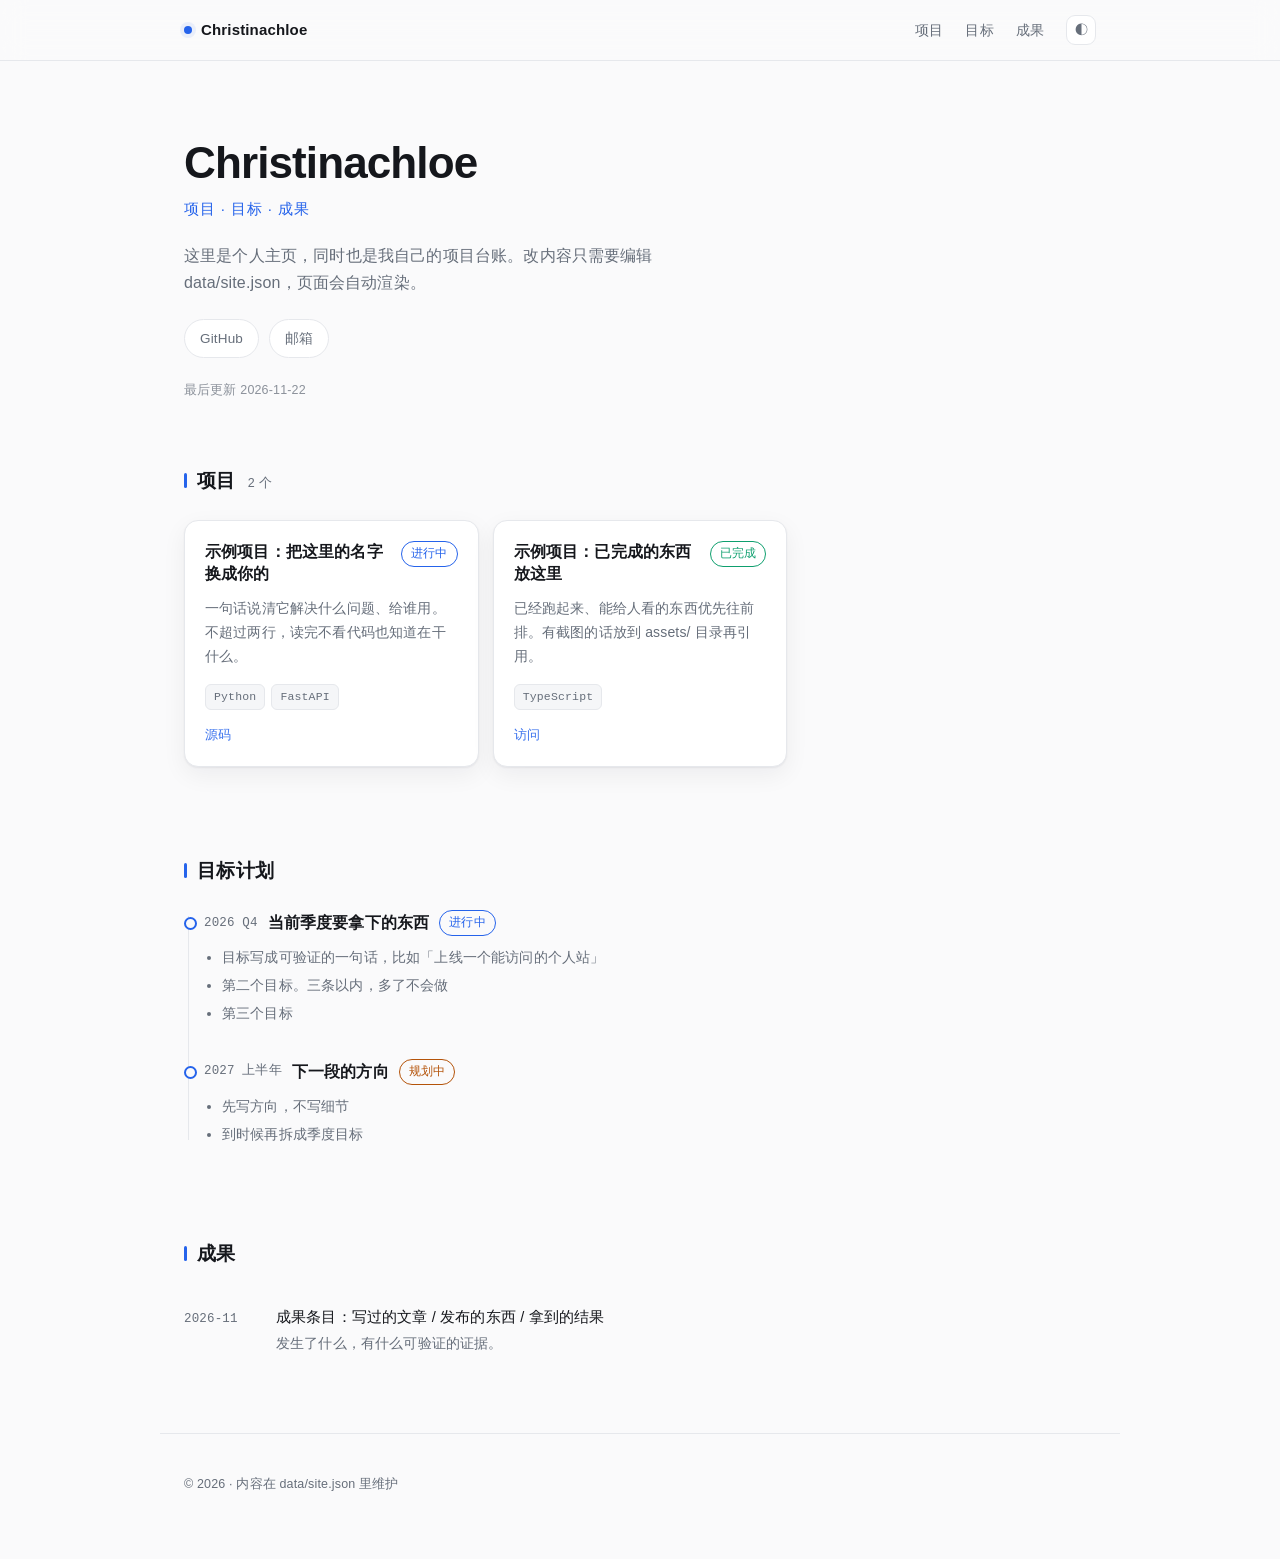
==== index.html @ 9503f053 "Add files via upload" ====
<!doctype html>
<html lang="zh-CN">
<head>
<meta charset="utf-8">
<meta name="viewport" content="width=device-width, initial-scale=1">
<title>Christinachloe · 项目与目标</title>
<meta name="description" content="个人主页：项目、目标计划与成果展示。">
<meta property="og:title" content="Christinachloe · 项目与目标">
<meta property="og:description" content="个人主页：项目、目标计划与成果展示。">
<meta property="og:type" content="website">
<link rel="stylesheet" href="style.css">
</head>
<body>
<header class="topbar">
  <div class="wrap bar-inner">
    <a class="brand" href="#top"><span class="dot"></span><span id="brandName">…</span></a>
    <nav class="nav">
      <a href="#projects">项目</a>
      <a href="#goals">目标</a>
      <a href="#works">成果</a>
      <button id="themeBtn" class="theme-btn" type="button" aria-label="切换主题">◐</button>
    </nav>
  </div>
</header>

<main id="top">
  <section class="hero wrap">
    <h1 id="heroName">…</h1>
    <p class="tagline" id="heroTagline"></p>
    <p class="intro" id="heroIntro"></p>
    <div class="links" id="heroLinks"></div>
    <p class="updated" id="updated"></p>
  </section>

  <section id="projects" class="wrap section">
    <div class="section-head">
      <h2>项目</h2>
      <span class="count" id="projectCount"></span>
    </div>
    <div class="cards" id="projectList"></div>
  </section>

  <section id="goals" class="wrap section">
    <div class="section-head"><h2>目标计划</h2></div>
    <div class="timeline" id="goalList"></div>
  </section>

  <section id="works" class="wrap section">
    <div class="section-head"><h2>成果</h2></div>
    <ul class="works" id="workList"></ul>
  </section>
</main>

<footer class="wrap foot"><span id="footText"></span></footer>

<script src="app.js"></script>
</body>
</html>
---- style.css ----
/* 主题变量：默认深色，light 由 data-theme 覆盖 */
:root{
  --bg:#0a0b0d; --panel:#111418; --panel-2:#151a20;
  --fg:#e8eaed; --muted:#8a919c; --line:#20252d;
  --accent:#5b9dff; --accent-soft:rgba(91,157,255,.12);
  --ok:#3ecf8e; --warn:#f0b429; --idle:#8a919c;
  --radius:14px; --shadow:0 1px 2px rgba(0,0,0,.4), 0 8px 24px rgba(0,0,0,.22);
}
:root[data-theme="light"]{
  --bg:#fafafb; --panel:#fff; --panel-2:#f5f6f8;
  --fg:#15171c; --muted:#666e7a; --line:#e6e8ec;
  --accent:#2563eb; --accent-soft:rgba(37,99,235,.08);
  --ok:#0e9f6e; --warn:#b45309; --idle:#7b8291;
  --shadow:0 1px 2px rgba(16,24,40,.06), 0 8px 24px rgba(16,24,40,.06);
}
*{box-sizing:border-box}
html{scroll-behavior:smooth; scroll-padding-top:72px}
body{
  margin:0; background:var(--bg); color:var(--fg);
  font-family:-apple-system,BlinkMacSystemFont,"Segoe UI","PingFang SC","Hiragino Sans GB","Microsoft YaHei",sans-serif;
  font-size:16px; line-height:1.72; letter-spacing:.01em;
  -webkit-font-smoothing:antialiased;
}
.wrap{max-width:960px; margin:0 auto; padding:0 24px}
a{color:inherit; text-decoration:none}
a:hover{color:var(--accent)}

/* 顶栏 */
.topbar{
  position:sticky; top:0; z-index:20;
  background:color-mix(in srgb, var(--bg) 82%, transparent);
  backdrop-filter:saturate(180%) blur(12px);
  border-bottom:1px solid var(--line);
}
.bar-inner{display:flex; align-items:center; justify-content:space-between; height:60px}
.brand{display:flex; align-items:center; gap:9px; font-weight:600; font-size:15px}
.dot{width:8px; height:8px; border-radius:50%; background:var(--accent); box-shadow:0 0 0 4px var(--accent-soft)}
.nav{display:flex; align-items:center; gap:22px; font-size:14px; color:var(--muted)}
.nav a:hover{color:var(--fg)}
.theme-btn{
  border:1px solid var(--line); background:var(--panel); color:var(--muted);
  width:30px; height:30px; border-radius:9px; cursor:pointer; font-size:13px;
  display:grid; place-items:center; transition:.18s;
}
.theme-btn:hover{color:var(--fg); border-color:var(--accent)}

/* 首屏 */
.hero{padding:76px 24px 20px}
.hero h1{margin:0 0 6px; font-size:clamp(30px,5vw,44px); letter-spacing:-.02em; line-height:1.2}
.tagline{margin:0 0 20px; color:var(--accent); font-size:15px; letter-spacing:.06em}
.intro{margin:0 0 22px; color:var(--muted); max-width:60ch}
.links{display:flex; gap:10px; flex-wrap:wrap}
.links a{
  border:1px solid var(--line); background:var(--panel);
  padding:7px 15px; border-radius:999px; font-size:13.5px; color:var(--muted);
  transition:.18s;
}
.links a:hover{color:var(--fg); border-color:var(--accent); background:var(--accent-soft)}
.updated{margin:22px 0 0; font-size:12.5px; color:var(--muted); opacity:.75}

/* 区块 */
.section{padding:44px 24px}
.section-head{display:flex; align-items:baseline; gap:12px; margin-bottom:22px}
.section-head h2{
  margin:0; font-size:19px; font-weight:600; letter-spacing:.02em;
}
.section-head h2::before{
  content:""; display:inline-block; width:3px; height:15px; margin-right:10px;
  background:var(--accent); border-radius:2px; vertical-align:-1px;
}
.count{font-size:12.5px; color:var(--muted)}

/* 项目卡片 */
.cards{display:grid; gap:14px; grid-template-columns:repeat(auto-fill,minmax(280px,1fr))}
.card{
  background:var(--panel); border:1px solid var(--line); border-radius:var(--radius);
  padding:20px; box-shadow:var(--shadow); transition:.2s;
  display:flex; flex-direction:column; gap:10px;
}
.card:hover{transform:translateY(-2px); border-color:color-mix(in srgb, var(--accent) 45%, var(--line))}
.card-top{display:flex; align-items:flex-start; justify-content:space-between; gap:12px}
.card h3{margin:0; font-size:15.5px; font-weight:600; line-height:1.45}
.badge{
  flex:none; font-size:11.5px; padding:2px 9px; border-radius:999px;
  border:1px solid currentColor; white-space:nowrap;
}
.badge.doing{color:var(--accent)}
.badge.done{color:var(--ok)}
.badge.plan{color:var(--warn)}
.badge.idle{color:var(--idle)}
.card p{margin:0; color:var(--muted); font-size:14px}
.stack{display:flex; gap:6px; flex-wrap:wrap; margin-top:auto; padding-top:6px}
.stack span{
  font-size:11.5px; color:var(--muted); background:var(--panel-2);
  border:1px solid var(--line); padding:2px 8px; border-radius:6px;
  font-family:ui-monospace,SFMono-Regular,Menlo,monospace;
}
.card-links{display:flex; gap:14px; font-size:13px; padding-top:4px}
.card-links a{color:var(--accent); opacity:.9}
.card-links a:hover{opacity:1; text-decoration:underline}

/* 目标时间线 */
.timeline{position:relative; padding-left:20px}
.timeline::before{
  content:""; position:absolute; left:4px; top:6px; bottom:6px;
  width:1px; background:var(--line);
}
.goal{position:relative; padding:0 0 30px 0}
.goal:last-child{padding-bottom:0}
.goal::before{
  content:""; position:absolute; left:-20px; top:7px; width:9px; height:9px;
  border-radius:50%; background:var(--bg); border:2px solid var(--accent);
}
.goal-head{display:flex; align-items:center; gap:10px; flex-wrap:wrap; margin-bottom:6px}
.goal-period{font-size:12.5px; color:var(--muted); font-family:ui-monospace,monospace}
.goal h3{margin:0; font-size:15.5px; font-weight:600}
.goal ul{margin:8px 0 0; padding-left:18px; color:var(--muted); font-size:14px}
.goal li{margin:4px 0}

/* 成果 */
.works{list-style:none; margin:0; padding:0; display:flex; flex-direction:column; gap:2px}
.works li{
  display:flex; gap:16px; align-items:baseline; padding:13px 0;
  border-bottom:1px solid var(--line);
}
.works li:last-child{border-bottom:none}
.works .date{flex:none; width:76px; font-size:12.5px; color:var(--muted); font-family:ui-monospace,monospace}
.works .wtitle{font-size:14.5px}
.works .wdesc{color:var(--muted); font-size:13.5px; margin-top:2px}

/* 页脚 */
.foot{padding:40px 24px 64px; color:var(--muted); font-size:12.5px; border-top:1px solid var(--line); margin-top:20px}

@media (max-width:640px){
  .hero{padding:52px 20px 8px}
  .section{padding:34px 20px}
  .nav{gap:14px}
  .nav a:nth-child(3){display:none}
  .works li{flex-direction:column; gap:2px}
  .works .date{width:auto}
}
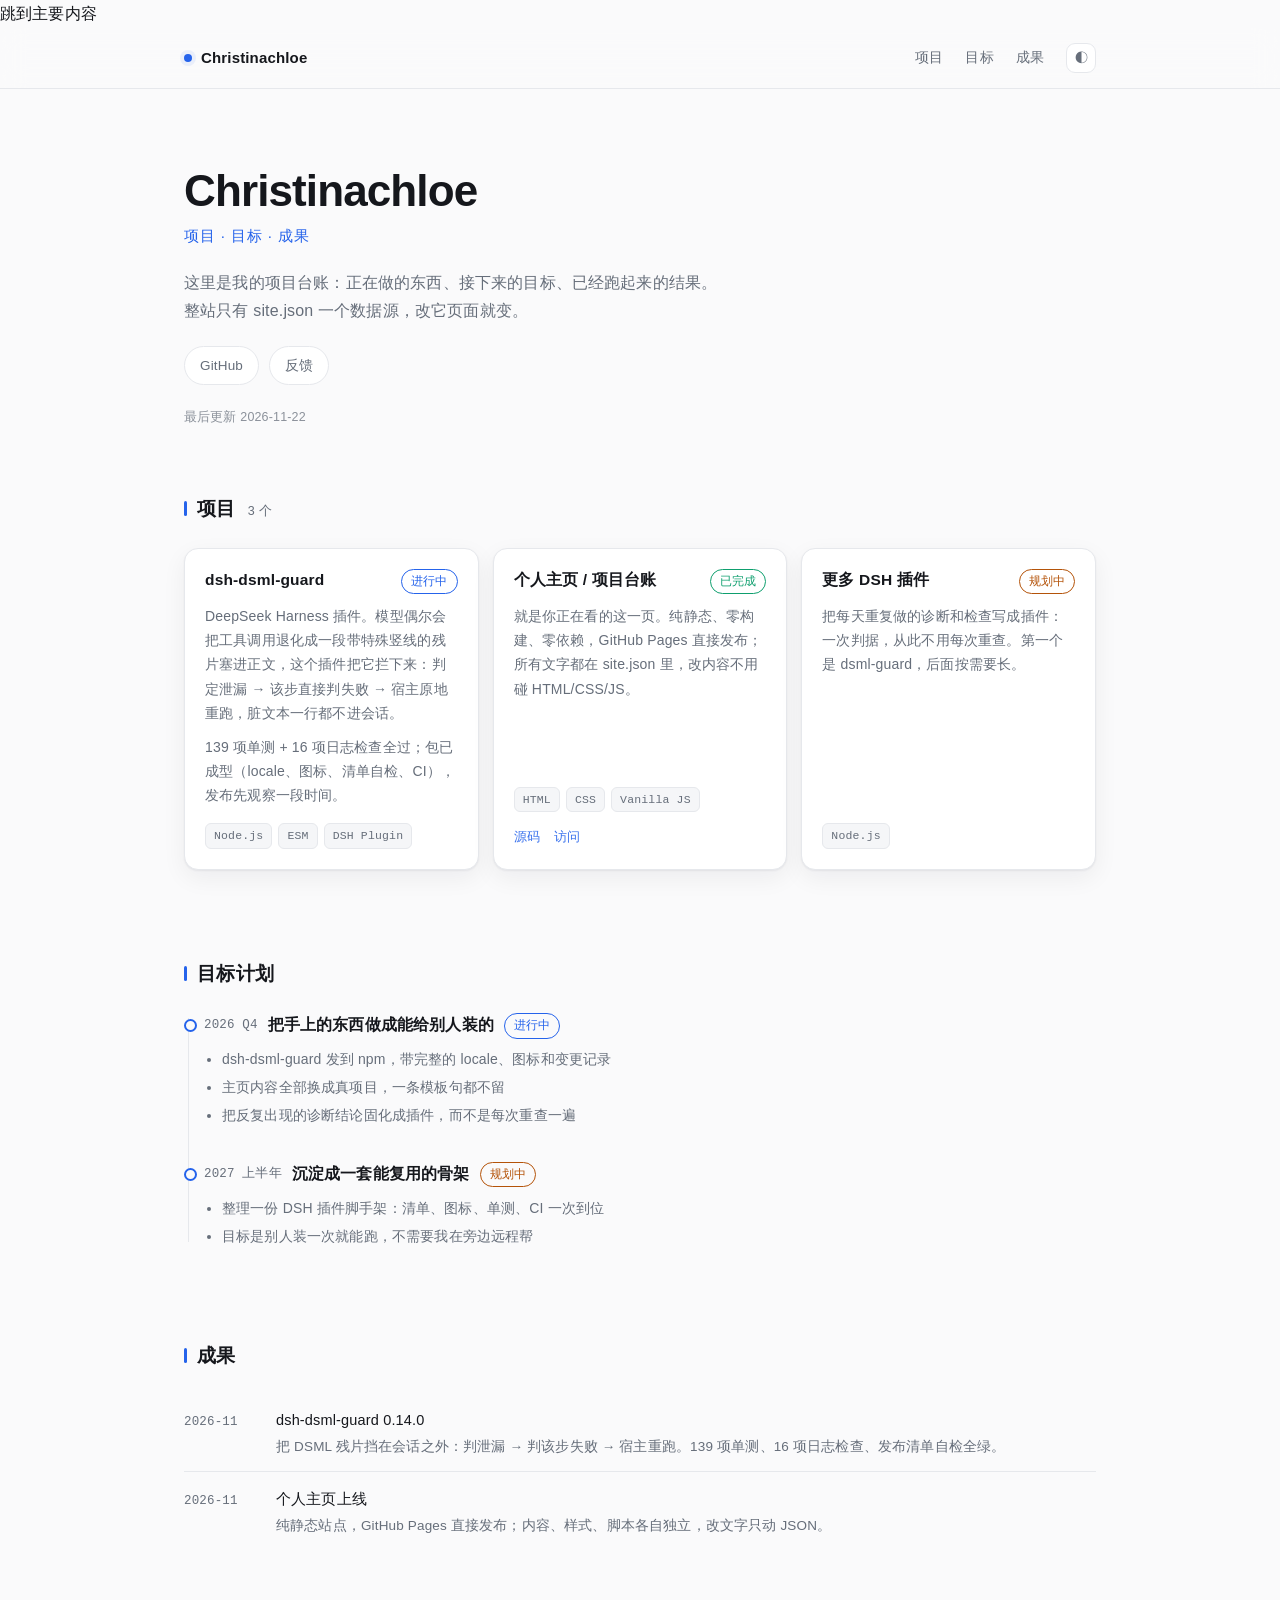
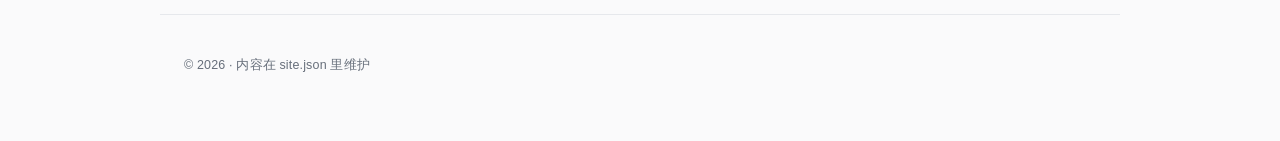
==== commit cd3be68b: "feat: favicon/OG/theme-color/skip-link/noscript" ====
--- a/index.html
+++ b/index.html
@@ -4,30 +4,41 @@
 <meta charset="utf-8">
 <meta name="viewport" content="width=device-width, initial-scale=1">
 <title>Christinachloe · 项目与目标</title>
-<meta name="description" content="个人主页：项目、目标计划与成果展示。">
+<meta name="description" content="个人主页兼项目台账：正在做的项目、接下来的目标和已经跑起来的结果。">
+<meta name="theme-color" content="#0a0b0d" media="(prefers-color-scheme: dark)">
+<meta name="theme-color" content="#fafafb" media="(prefers-color-scheme: light)">
+<link rel="icon" href="favicon.svg" type="image/svg+xml">
+<link rel="canonical" href="https://christinachloe.github.io/">
+<meta property="og:type" content="website">
+<meta property="og:url" content="https://christinachloe.github.io/">
 <meta property="og:title" content="Christinachloe · 项目与目标">
-<meta property="og:description" content="个人主页：项目、目标计划与成果展示。">
-<meta property="og:type" content="website">
+<meta property="og:description" content="个人主页兼项目台账：正在做的项目、接下来的目标和已经跑起来的结果。">
+<meta property="og:image" content="https://christinachloe.github.io/og.png">
+<meta property="og:image:width" content="1200">
+<meta property="og:image:height" content="630">
+<meta name="twitter:card" content="summary_large_image">
 <link rel="stylesheet" href="style.css">
 </head>
 <body>
+<a class="skip" href="#top">跳到主要内容</a>
+
 <header class="topbar">
   <div class="wrap bar-inner">
-    <a class="brand" href="#top"><span class="dot"></span><span id="brandName">…</span></a>
+    <a class="brand" href="#top"><span class="dot"></span><span id="brandName">Christinachloe</span></a>
     <nav class="nav">
       <a href="#projects">项目</a>
       <a href="#goals">目标</a>
       <a href="#works">成果</a>
-      <button id="themeBtn" class="theme-btn" type="button" aria-label="切换主题">◐</button>
+      <button id="themeBtn" class="theme-btn" type="button" aria-label="切换深色/浅色">◐</button>
     </nav>
   </div>
 </header>
 
 <main id="top">
   <section class="hero wrap">
-    <h1 id="heroName">…</h1>
-    <p class="tagline" id="heroTagline"></p>
-    <p class="intro" id="heroIntro"></p>
+    <h1 id="heroName">Christinachloe</h1>
+    <p class="tagline" id="heroTagline">项目 · 目标 · 成果</p>
+    <p class="intro" id="heroIntro">这里是我的项目台账：正在做的东西、接下来的目标、已经跑起来的结果。整站只有 site.json 一个数据源，改它页面就变。</p>
     <div class="links" id="heroLinks"></div>
     <p class="updated" id="updated"></p>
   </section>
@@ -53,6 +64,13 @@
 
 <footer class="wrap foot"><span id="footText"></span></footer>
 
+<noscript>
+  <div class="wrap" style="padding:24px 24px 64px;color:#8a919c">
+    这个页面靠 JS 读取 site.json 渲染。开启 JS 即可看到内容；文字本身都在
+    <a href="https://github.com/Christinachloe/Christinachloe.github.io/blob/main/site.json" style="color:#5b9dff">site.json</a> 里。
+  </div>
+</noscript>
+
 <script src="app.js"></script>
 </body>
 </html>
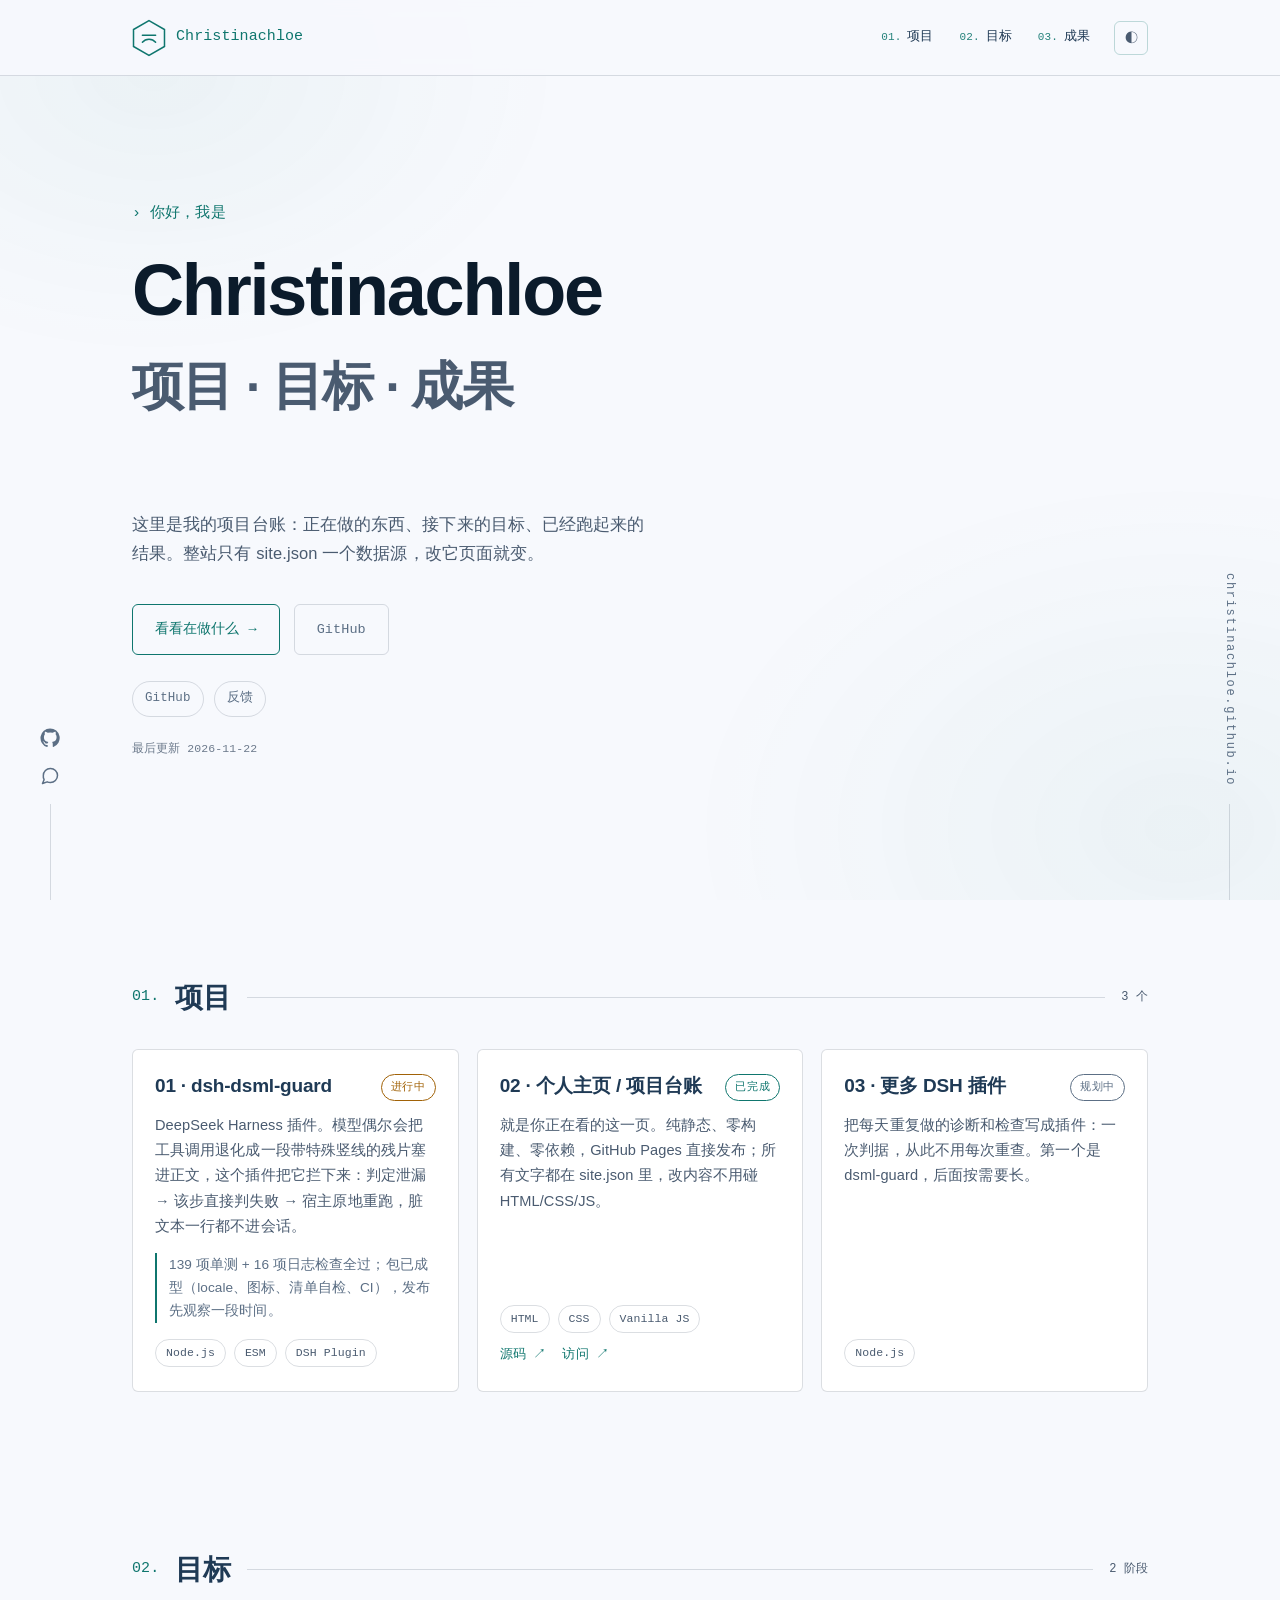
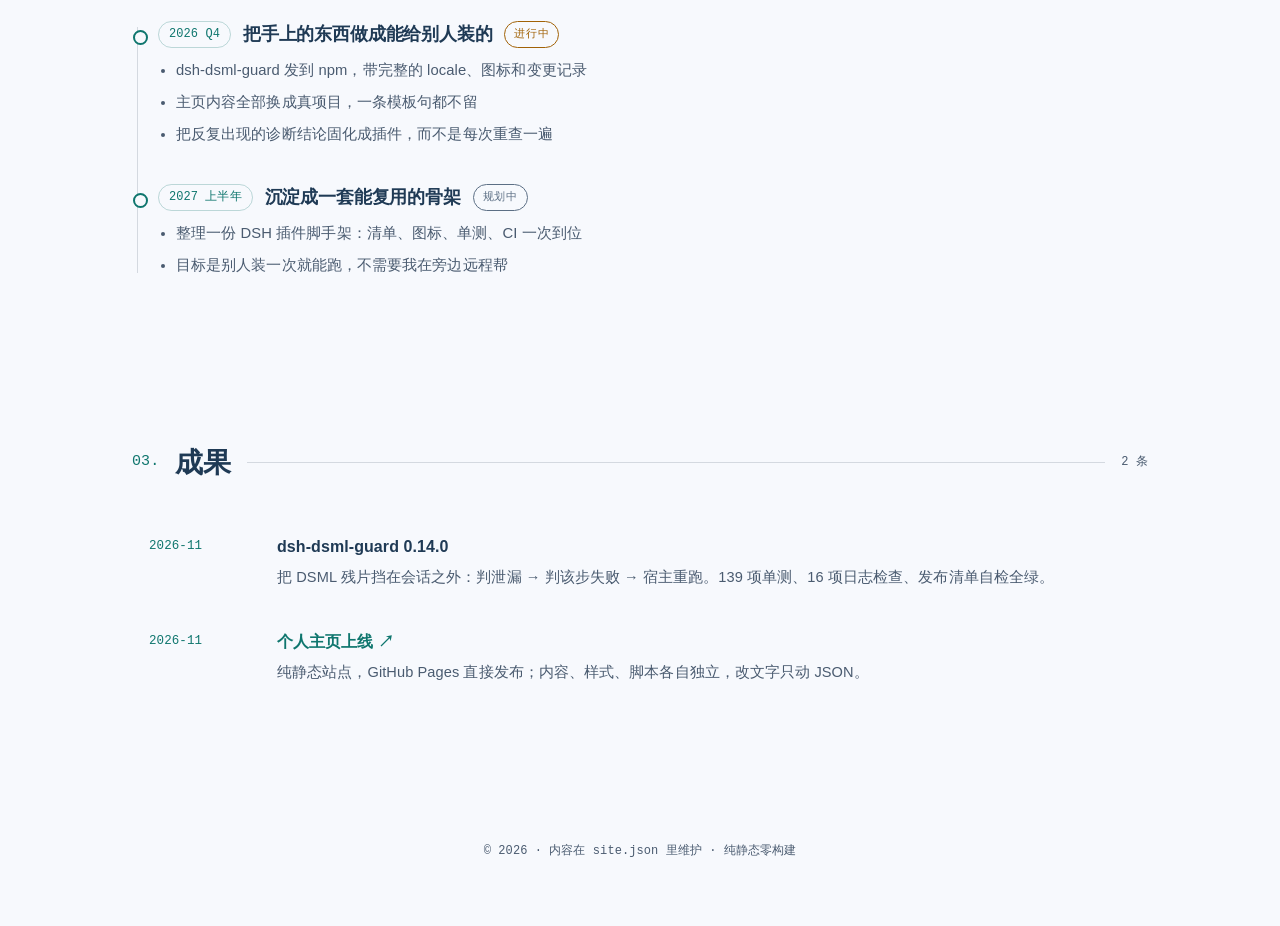
==== commit cd33d3a0: "重写主页：深藏青 + 青绿 + 等宽标号（参照 v4 视觉，自写实现）" ====
--- a/index.html
+++ b/index.html
@@ -4,9 +4,10 @@
 <meta charset="utf-8">
 <meta name="viewport" content="width=device-width, initial-scale=1">
 <title>Christinachloe · 项目与目标</title>
-<meta name="description" content="个人主页兼项目台账：正在做的项目、接下来的目标和已经跑起来的结果。">
-<meta name="theme-color" content="#0a0b0d" media="(prefers-color-scheme: dark)">
-<meta name="theme-color" content="#fafafb" media="(prefers-color-scheme: light)">
+<meta name="description" content="个人主页兼项目台账：正在做的项目、接下来的目标和已经跑起来的结果。纯静态、零构建，内容全在 site.json。">
+<meta name="color-scheme" content="dark light">
+<meta name="theme-color" content="#0a192f" media="(prefers-color-scheme: dark)">
+<meta name="theme-color" content="#f7f9fd" media="(prefers-color-scheme: light)">
 <link rel="icon" href="favicon.svg" type="image/svg+xml">
 <link rel="canonical" href="https://christinachloe.github.io/">
 <meta property="og:type" content="website">
@@ -20,54 +21,95 @@
 <link rel="stylesheet" href="style.css">
 </head>
 <body>
-<a class="skip" href="#top">跳到主要内容</a>
+<a class="skip" href="#main">跳到主要内容</a>
 
 <header class="topbar">
-  <div class="wrap bar-inner">
-    <a class="brand" href="#top"><span class="dot"></span><span id="brandName">Christinachloe</span></a>
-    <nav class="nav">
-      <a href="#projects">项目</a>
-      <a href="#goals">目标</a>
-      <a href="#works">成果</a>
-      <button id="themeBtn" class="theme-btn" type="button" aria-label="切换深色/浅色">◐</button>
+  <div class="bar">
+    <a class="brand" href="#hero" aria-label="回到顶部">
+      <span class="hex" aria-hidden="true">
+        <svg viewBox="0 0 36 40" fill="none" stroke="currentColor" stroke-width="1.6">
+          <path d="M18 1.6 34.4 11v18L18 38.4 1.6 29V11L18 1.6Z"/>
+          <path d="M11 24.5c1.8-2.2 4.2-3.3 7-3.3s5.2 1.1 7 3.3" stroke-linecap="round"/>
+          <path d="M11 17h14" stroke-linecap="round"/>
+        </svg>
+      </span>
+      <span id="brandName">Christinachloe</span>
+    </a>
+    <nav class="nav" aria-label="主导航">
+      <a href="#projects"><span class="num">01.</span>项目</a>
+      <a href="#goals"><span class="num">02.</span>目标</a>
+      <a href="#works"><span class="num">03.</span>成果</a>
+      <button id="themeBtn" class="theme-btn" type="button" aria-label="切换深色/浅色配色">◐</button>
     </nav>
   </div>
 </header>
 
-<main id="top">
-  <section class="hero wrap">
+<aside class="rail rail-left" aria-label="联系入口">
+  <a id="railGithub" href="https://github.com/Christinachloe" target="_blank" rel="noopener" aria-label="GitHub">
+    <svg viewBox="0 0 24 24" fill="currentColor" aria-hidden="true"><path d="M12 .5a11.5 11.5 0 0 0-3.6 22.4c.6.1.8-.2.8-.6v-2c-3.3.7-4-1.6-4-1.6-.6-1.4-1.4-1.8-1.4-1.8-1.1-.8.1-.8.1-.8 1.2.1 1.8 1.2 1.8 1.2 1.1 1.9 2.9 1.3 3.6 1 .1-.8.4-1.3.8-1.6-2.6-.3-5.4-1.3-5.4-5.9 0-1.3.5-2.4 1.2-3.2-.1-.3-.5-1.5.1-3.1 0 0 1-.3 3.3 1.2a11.4 11.4 0 0 1 6 0C17.6 4.2 18.6 4.5 18.6 4.5c.6 1.6.2 2.8.1 3.1.8.8 1.2 1.9 1.2 3.2 0 4.6-2.8 5.6-5.4 5.9.4.4.8 1.1.8 2.2v3.3c0 .4.2.7.8.6A11.5 11.5 0 0 0 12 .5Z"/></svg>
+  </a>
+  <a id="railIssues" href="https://github.com/Christinachloe/Christinachloe.github.io/issues" target="_blank" rel="noopener" aria-label="反馈与建议">
+    <svg viewBox="0 0 24 24" fill="none" stroke="currentColor" stroke-width="1.8" aria-hidden="true"><path d="M21 11.5a8.4 8.4 0 0 1-8.5 8.4 9 9 0 0 1-3.9-.9L3 21l1.9-4.6A8.3 8.3 0 0 1 4 11.5 8.4 8.4 0 0 1 12.5 3 8.4 8.4 0 0 1 21 11.5Z" stroke-linecap="round" stroke-linejoin="round"/></svg>
+  </a>
+</aside>
+
+<aside class="rail rail-right" aria-label="站点地址">
+  <a class="vtext" id="railSite" href="https://christinachloe.github.io/" target="_blank" rel="noopener">christinachloe.github.io</a>
+</aside>
+
+<main id="main">
+  <section id="hero" class="hero">
+    <p class="hi"><span aria-hidden="true">›</span> <span id="heroGreeting">你好，我是</span></p>
     <h1 id="heroName">Christinachloe</h1>
-    <p class="tagline" id="heroTagline">项目 · 目标 · 成果</p>
-    <p class="intro" id="heroIntro">这里是我的项目台账：正在做的东西、接下来的目标、已经跑起来的结果。整站只有 site.json 一个数据源，改它页面就变。</p>
+    <p class="sub" id="heroTagline">项目 · 目标 · 成果</p>
+    <p class="intro" id="heroIntro">这里是我的项目台账：正在做的东西、接下来的目标、已经跑起来的结果。</p>
+    <div class="cta">
+      <a class="btn" href="#projects">看看在做什么 <span aria-hidden="true">→</span></a>
+      <a class="btn btn-ghost" id="ctaGithub" href="https://github.com/Christinachloe" target="_blank" rel="noopener">GitHub</a>
+    </div>
     <div class="links" id="heroLinks"></div>
     <p class="updated" id="updated"></p>
   </section>
 
-  <section id="projects" class="wrap section">
-    <div class="section-head">
+  <section id="projects" class="section">
+    <div class="sec-head">
+      <span class="idx">01.</span>
       <h2>项目</h2>
+      <span class="rule" aria-hidden="true"></span>
       <span class="count" id="projectCount"></span>
     </div>
     <div class="cards" id="projectList"></div>
   </section>
 
-  <section id="goals" class="wrap section">
-    <div class="section-head"><h2>目标计划</h2></div>
+  <section id="goals" class="section">
+    <div class="sec-head">
+      <span class="idx">02.</span>
+      <h2>目标</h2>
+      <span class="rule" aria-hidden="true"></span>
+      <span class="count" id="goalCount"></span>
+    </div>
     <div class="timeline" id="goalList"></div>
   </section>
 
-  <section id="works" class="wrap section">
-    <div class="section-head"><h2>成果</h2></div>
+  <section id="works" class="section">
+    <div class="sec-head">
+      <span class="idx">03.</span>
+      <h2>成果</h2>
+      <span class="rule" aria-hidden="true"></span>
+      <span class="count" id="workCount"></span>
+    </div>
     <ul class="works" id="workList"></ul>
   </section>
 </main>
 
-<footer class="wrap foot"><span id="footText"></span></footer>
+<footer class="foot">
+  <span id="footText"></span>
+</footer>
 
 <noscript>
-  <div class="wrap" style="padding:24px 24px 64px;color:#8a919c">
-    这个页面靠 JS 读取 site.json 渲染。开启 JS 即可看到内容；文字本身都在
-    <a href="https://github.com/Christinachloe/Christinachloe.github.io/blob/main/site.json" style="color:#5b9dff">site.json</a> 里。
+  <div style="max-width:1080px;margin:0 auto;padding:0 32px 64px;color:#8892b0">
+    这个页面靠 JS 读取 <code>site.json</code> 渲染。开启 JS 即可看到内容；文字本身都在
+    <a href="https://github.com/Christinachloe/Christinachloe.github.io/blob/main/site.json">site.json</a> 里。
   </div>
 </noscript>
 
--- a/style.css
+++ b/style.css
@@ -1,141 +1,187 @@
-/* 主题变量：默认深色，light 由 data-theme 覆盖 */
+/* Christinachloe · 视觉参考 bchiang7/v4：深藏青底 + 青绿点缀 + 等宽标号
+   零构建：只有 CSS 变量和原生特性，无外部字体/CDN */
 :root{
-  --bg:#0a0b0d; --panel:#111418; --panel-2:#151a20;
-  --fg:#e8eaed; --muted:#8a919c; --line:#20252d;
-  --accent:#5b9dff; --accent-soft:rgba(91,157,255,.12);
-  --ok:#3ecf8e; --warn:#f0b429; --idle:#8a919c;
-  --radius:14px; --shadow:0 1px 2px rgba(0,0,0,.4), 0 8px 24px rgba(0,0,0,.22);
+  --bg:#0a192f; --bg-2:#112240; --bg-3:#0d2137;
+  --fg:#e6f1ff; --fg-2:#ccd6f6; --slate:#8892b0; --slate-2:#a8b2d1;
+  --accent:#64ffda; --accent-ink:#0a192f; --accent-dim:rgba(100,255,218,.10);
+  --line:rgba(100,255,218,.18); --line-2:rgba(136,146,176,.22);
+  --ok:#64ffda; --warn:#ffd580; --idle:#8892b0;
+  --mono:"SF Mono","JetBrains Mono","Fira Code","Cascadia Code",ui-monospace,SFMono-Regular,Menlo,Consolas,monospace;
+  --sans:-apple-system,BlinkMacSystemFont,"Segoe UI","PingFang SC","Hiragino Sans GB","Microsoft YaHei",sans-serif;
+  --shadow:0 10px 30px -15px rgba(2,12,27,.7);
+  --radius:6px; --maxw:1080px;
 }
 :root[data-theme="light"]{
-  --bg:#fafafb; --panel:#fff; --panel-2:#f5f6f8;
-  --fg:#15171c; --muted:#666e7a; --line:#e6e8ec;
-  --accent:#2563eb; --accent-soft:rgba(37,99,235,.08);
-  --ok:#0e9f6e; --warn:#b45309; --idle:#7b8291;
-  --shadow:0 1px 2px rgba(16,24,40,.06), 0 8px 24px rgba(16,24,40,.06);
+  --bg:#f7f9fd; --bg-2:#fff; --bg-3:#eef2f8;
+  --fg:#0b1b2b; --fg-2:#1f3a55; --slate:#4a5b70; --slate-2:#5c6f85;
+  --accent:#0f766e; --accent-ink:#fff; --accent-dim:rgba(15,118,110,.09);
+  --line:rgba(15,118,110,.25); --line-2:rgba(74,91,112,.20);
+  --ok:#0f766e; --warn:#a16207; --idle:#5c6f85;
+  --shadow:0 10px 30px -15px rgba(16,24,40,.18);
 }
 *{box-sizing:border-box}
-html{scroll-behavior:smooth; scroll-padding-top:72px}
+html{scroll-behavior:smooth; scroll-padding-top:96px; -webkit-text-size-adjust:100%}
 body{
-  margin:0; background:var(--bg); color:var(--fg);
-  font-family:-apple-system,BlinkMacSystemFont,"Segoe UI","PingFang SC","Hiragino Sans GB","Microsoft YaHei",sans-serif;
-  font-size:16px; line-height:1.72; letter-spacing:.01em;
-  -webkit-font-smoothing:antialiased;
+  margin:0; background:var(--bg); color:var(--slate);
+  font-family:var(--sans); font-size:16px; line-height:1.75; letter-spacing:.005em;
+  -webkit-font-smoothing:antialiased; overflow-x:hidden;
 }
-.wrap{max-width:960px; margin:0 auto; padding:0 24px}
-a{color:inherit; text-decoration:none}
-a:hover{color:var(--accent)}
+h1,h2,h3,h4{margin:0; color:var(--fg-2); font-weight:600; line-height:1.25; letter-spacing:-.01em}
+a{color:var(--accent); text-decoration:none}
+a:hover{text-decoration:underline; text-underline-offset:3px}
+:focus-visible{outline:2px solid var(--accent); outline-offset:3px; border-radius:4px}
+.mono{font-family:var(--mono); font-size:13px; letter-spacing:.04em}
 
-/* 顶栏 */
+/* 跳过导航 */
+.skip{position:absolute; left:-9999px; top:0; z-index:60; background:var(--accent); color:var(--accent-ink); padding:10px 16px; border-radius:0 0 var(--radius) 0}
+.skip:focus{left:0}
+
+/* 顶栏：编号导航 */
 .topbar{
-  position:sticky; top:0; z-index:20;
-  background:color-mix(in srgb, var(--bg) 82%, transparent);
-  backdrop-filter:saturate(180%) blur(12px);
-  border-bottom:1px solid var(--line);
+  position:fixed; inset:0 0 auto 0; z-index:50; height:76px;
+  background:color-mix(in srgb, var(--bg) 88%, transparent);
+  backdrop-filter:saturate(160%) blur(10px);
+  border-bottom:1px solid var(--line-2);
 }
-.bar-inner{display:flex; align-items:center; justify-content:space-between; height:60px}
-.brand{display:flex; align-items:center; gap:9px; font-weight:600; font-size:15px}
-.dot{width:8px; height:8px; border-radius:50%; background:var(--accent); box-shadow:0 0 0 4px var(--accent-soft)}
-.nav{display:flex; align-items:center; gap:22px; font-size:14px; color:var(--muted)}
-.nav a:hover{color:var(--fg)}
+.bar{max-width:var(--maxw); margin:0 auto; height:100%; padding:0 32px; display:flex; align-items:center; justify-content:space-between; gap:16px}
+.brand{display:flex; align-items:center; gap:10px; font-family:var(--mono); font-size:15px; color:var(--accent)}
+.brand:hover{text-decoration:none; opacity:.85}
+.hex{width:34px; height:38px; display:grid; place-items:center; flex:0 0 auto}
+.hex svg{width:100%; height:100%; display:block}
+.nav{display:flex; align-items:center; gap:6px}
+.nav a{display:inline-flex; align-items:baseline; gap:6px; padding:8px 10px; border-radius:var(--radius); font-family:var(--mono); font-size:13px; color:var(--fg-2); white-space:nowrap}
+.nav a .num{color:var(--accent); font-size:11px; opacity:.9}
+.nav a:hover{background:var(--accent-dim); text-decoration:none}
+.nav a[aria-current="true"]{color:var(--accent)}
 .theme-btn{
-  border:1px solid var(--line); background:var(--panel); color:var(--muted);
-  width:30px; height:30px; border-radius:9px; cursor:pointer; font-size:13px;
-  display:grid; place-items:center; transition:.18s;
+  margin-left:8px; width:34px; height:34px; border-radius:var(--radius); cursor:pointer;
+  border:1px solid var(--line); background:transparent; color:var(--slate);
+  font-family:var(--mono); font-size:13px; display:grid; place-items:center; transition:background .2s,color .2s,border-color .2s;
 }
-.theme-btn:hover{color:var(--fg); border-color:var(--accent)}
+.theme-btn:hover{background:var(--accent-dim); color:var(--accent); border-color:var(--accent)}
 
-/* 首屏 */
-.hero{padding:76px 24px 20px}
-.hero h1{margin:0 0 6px; font-size:clamp(30px,5vw,44px); letter-spacing:-.02em; line-height:1.2}
-.tagline{margin:0 0 20px; color:var(--accent); font-size:15px; letter-spacing:.06em}
-.intro{margin:0 0 22px; color:var(--muted); max-width:60ch}
-.links{display:flex; gap:10px; flex-wrap:wrap}
-.links a{
-  border:1px solid var(--line); background:var(--panel);
-  padding:7px 15px; border-radius:999px; font-size:13.5px; color:var(--muted);
-  transition:.18s;
+/* 两侧竖栏（v4 的左社交 / 右邮箱） */
+.rail{position:fixed; bottom:0; z-index:40; display:flex; flex-direction:column; align-items:center; gap:18px; color:var(--slate-2)}
+.rail::after{content:""; width:1px; height:96px; background:var(--line-2)}
+.rail svg{width:20px; height:20px; display:block}
+.rail a{color:inherit; transition:color .2s,transform .2s}
+.rail a:hover{color:var(--accent); transform:translateY(-2px); text-decoration:none}
+.rail-left{left:40px}
+.rail-right{right:40px}
+.rail-right .vtext{writing-mode:vertical-rl; font-family:var(--mono); font-size:12px; letter-spacing:.14em; color:var(--slate-2)}
+.rail-right .vtext:hover{color:var(--accent); text-decoration:none}
+
+/* 首屏一层极淡的青绿光晕，避免整片纯色 */
+body::before{
+  content:""; position:fixed; inset:0; z-index:-1; pointer-events:none;
+  background:
+    radial-gradient(600px 420px at 12% 8%, var(--accent-dim), transparent 70%),
+    radial-gradient(700px 500px at 92% 92%, var(--accent-dim), transparent 72%);
+  opacity:.55;
 }
-.links a:hover{color:var(--fg); border-color:var(--accent); background:var(--accent-soft)}
-.updated{margin:22px 0 0; font-size:12.5px; color:var(--muted); opacity:.75}
 
-/* 区块 */
-.section{padding:44px 24px}
-.section-head{display:flex; align-items:baseline; gap:12px; margin-bottom:22px}
-.section-head h2{
-  margin:0; font-size:19px; font-weight:600; letter-spacing:.02em;
-}
-.section-head h2::before{
-  content:""; display:inline-block; width:3px; height:15px; margin-right:10px;
-  background:var(--accent); border-radius:2px; vertical-align:-1px;
-}
-.count{font-size:12.5px; color:var(--muted)}
+/* 主体 */
+main{max-width:var(--maxw); margin:0 auto; padding:0 32px}
+.hero{position:relative; min-height:100vh; display:flex; flex-direction:column; justify-content:center; padding:140px 0 80px; max-width:760px}
+.hero .hi{font-family:var(--mono); color:var(--accent); font-size:15px; margin:0 0 18px}
+.hero h1{font-size:clamp(38px,7vw,72px); letter-spacing:-.03em; color:var(--fg)}
+.hero .sub{font-size:clamp(24px,5vw,52px); color:var(--slate); letter-spacing:-.03em; margin-top:6px; font-weight:600}
+.hero .intro{margin:26px 0 0; max-width:56ch; font-size:16.5px}
+.hero .cta{margin-top:36px; display:flex; gap:14px; flex-wrap:wrap; align-items:center}
+.btn{
+  display:inline-flex; align-items:center; gap:9px; padding:13px 22px; border-radius:var(--radius);
+  border:1px solid var(--accent); color:var(--accent); font-family:var(--mono); font-size:13.5px; background:transparent;
+  transition:background .2s,transform .2s}
+.btn:hover{background:var(--accent-dim); text-decoration:none; transform:translateY(-2px)}
+.btn-ghost{border-color:var(--line-2); color:var(--slate-2)}
+.btn-ghost:hover{border-color:var(--accent); color:var(--accent)}
+.links{display:flex; gap:10px; flex-wrap:wrap; margin-top:26px}
+.links a{font-family:var(--mono); font-size:12.5px; color:var(--slate-2); border:1px solid var(--line-2); padding:6px 12px; border-radius:999px}
+.links a:hover{color:var(--accent); border-color:var(--accent); text-decoration:none}
+.updated{margin:22px 0 0; font-family:var(--mono); font-size:11.5px; color:var(--slate); opacity:.8}
+
+/* 章节 */
+.section{padding:80px 0}
+.sec-head{display:flex; align-items:center; gap:16px; margin-bottom:34px}
+.sec-head .idx{font-family:var(--mono); color:var(--accent); font-size:15px; flex:0 0 auto}
+.sec-head h2{font-size:clamp(22px,3vw,28px); white-space:nowrap}
+.sec-head .rule{flex:1 1 auto; height:1px; background:var(--line-2)}
+.sec-head .count{font-family:var(--mono); font-size:12px; color:var(--slate); white-space:nowrap}
 
 /* 项目卡片 */
-.cards{display:grid; gap:14px; grid-template-columns:repeat(auto-fill,minmax(280px,1fr))}
+.cards{display:grid; grid-template-columns:repeat(auto-fit,minmax(300px,1fr)); gap:18px}
 .card{
-  background:var(--panel); border:1px solid var(--line); border-radius:var(--radius);
-  padding:20px; box-shadow:var(--shadow); transition:.2s;
-  display:flex; flex-direction:column; gap:10px;
+  background:var(--bg-2); border:1px solid var(--line-2); border-radius:var(--radius);
+  padding:24px 22px; display:flex; flex-direction:column; gap:12px;
+  transition:transform .22s, box-shadow .22s, border-color .22s;
 }
-.card:hover{transform:translateY(-2px); border-color:color-mix(in srgb, var(--accent) 45%, var(--line))}
+.card:hover{transform:translateY(-5px); box-shadow:var(--shadow); border-color:var(--accent)}
 .card-top{display:flex; align-items:flex-start; justify-content:space-between; gap:12px}
-.card h3{margin:0; font-size:15.5px; font-weight:600; line-height:1.45}
-.badge{
-  flex:none; font-size:11.5px; padding:2px 9px; border-radius:999px;
-  border:1px solid currentColor; white-space:nowrap;
-}
-.badge.doing{color:var(--accent)}
+.card h3{font-size:19px; color:var(--fg-2)}
+.card p{margin:0; font-size:14.6px; line-height:1.72}
+.card .note{margin-top:2px; padding-left:12px; border-left:2px solid var(--accent); color:var(--slate-2); font-size:13.6px}
+.badge{font-family:var(--mono); font-size:11px; letter-spacing:.06em; padding:3px 9px; border-radius:999px; white-space:nowrap; border:1px solid currentColor}
+.badge.doing{color:var(--warn)}
 .badge.done{color:var(--ok)}
-.badge.plan{color:var(--warn)}
+.badge.plan{color:var(--slate-2)}
 .badge.idle{color:var(--idle)}
-.card p{margin:0; color:var(--muted); font-size:14px}
-.stack{display:flex; gap:6px; flex-wrap:wrap; margin-top:auto; padding-top:6px}
-.stack span{
-  font-size:11.5px; color:var(--muted); background:var(--panel-2);
-  border:1px solid var(--line); padding:2px 8px; border-radius:6px;
-  font-family:ui-monospace,SFMono-Regular,Menlo,monospace;
-}
-.card-links{display:flex; gap:14px; font-size:13px; padding-top:4px}
-.card-links a{color:var(--accent); opacity:.9}
-.card-links a:hover{opacity:1; text-decoration:underline}
+.stack{display:flex; gap:8px; flex-wrap:wrap; margin-top:auto; padding-top:4px}
+.stack span{font-family:var(--mono); font-size:11.5px; color:var(--slate); border:1px solid var(--line-2); border-radius:999px; padding:3px 10px}
+.card-links{display:flex; gap:16px; font-family:var(--mono); font-size:12.5px}
+.card-links a{color:var(--accent)}
 
 /* 目标时间线 */
-.timeline{position:relative; padding-left:20px}
-.timeline::before{
-  content:""; position:absolute; left:4px; top:6px; bottom:6px;
-  width:1px; background:var(--line);
-}
-.goal{position:relative; padding:0 0 30px 0}
+.timeline{position:relative; padding-left:26px}
+.timeline::before{content:""; position:absolute; left:5px; top:6px; bottom:6px; width:1px; background:var(--line-2)}
+.goal{position:relative; padding:0 0 30px}
 .goal:last-child{padding-bottom:0}
-.goal::before{
-  content:""; position:absolute; left:-20px; top:7px; width:9px; height:9px;
-  border-radius:50%; background:var(--bg); border:2px solid var(--accent);
-}
-.goal-head{display:flex; align-items:center; gap:10px; flex-wrap:wrap; margin-bottom:6px}
-.goal-period{font-size:12.5px; color:var(--muted); font-family:ui-monospace,monospace}
-.goal h3{margin:0; font-size:15.5px; font-weight:600}
-.goal ul{margin:8px 0 0; padding-left:18px; color:var(--muted); font-size:14px}
-.goal li{margin:4px 0}
+.goal::before{content:""; position:absolute; left:-25px; top:9px; width:11px; height:11px; border-radius:50%; background:var(--bg); border:2px solid var(--accent)}
+.goal-head{display:flex; align-items:center; gap:12px; flex-wrap:wrap; margin-bottom:10px}
+.goal-period{font-family:var(--mono); font-size:12px; color:var(--accent); border:1px solid var(--line); border-radius:999px; padding:2px 10px}
+.goal h3{font-size:18px}
+.goal ul{margin:0; padding-left:18px}
+.goal li{margin:6px 0; font-size:14.8px}
 
 /* 成果 */
-.works{list-style:none; margin:0; padding:0; display:flex; flex-direction:column; gap:2px}
+.works{list-style:none; margin:0; padding:0}
 .works li{
-  display:flex; gap:16px; align-items:baseline; padding:13px 0;
-  border-bottom:1px solid var(--line);
+  display:grid; grid-template-columns:110px 1fr; gap:18px; padding:18px 16px; border-radius:var(--radius);
+  border:1px solid transparent; transition:background .2s, border-color .2s;
 }
-.works li:last-child{border-bottom:none}
-.works .date{flex:none; width:76px; font-size:12.5px; color:var(--muted); font-family:ui-monospace,monospace}
-.works .wtitle{font-size:14.5px}
-.works .wdesc{color:var(--muted); font-size:13.5px; margin-top:2px}
+.works li:hover{background:var(--bg-2); border-color:var(--line-2)}
+.works .date{font-family:var(--mono); font-size:12.5px; color:var(--accent); padding-top:3px}
+.works .wtitle{color:var(--fg-2); font-weight:600; font-size:16px}
+.works .wdesc{font-size:14.6px; margin-top:4px}
 
 /* 页脚 */
-.foot{padding:40px 24px 64px; color:var(--muted); font-size:12.5px; border-top:1px solid var(--line); margin-top:20px}
+.foot{padding:56px 0 64px; text-align:center; font-family:var(--mono); font-size:12px; color:var(--slate)}
+.foot a{color:var(--slate-2)}
+.foot a:hover{color:var(--accent)}
 
-@media (max-width:640px){
-  .hero{padding:52px 20px 8px}
-  .section{padding:34px 20px}
-  .nav{gap:14px}
-  .nav a:nth-child(3){display:none}
-  .works li{flex-direction:column; gap:2px}
-  .works .date{width:auto}
+/* 滚动渐入 */
+.reveal{opacity:0; transform:translateY(18px); transition:opacity .6s ease, transform .6s ease}
+.reveal.in{opacity:1; transform:none}
+
+@media (max-width:1080px){
+  .rail{display:none}
 }
+@media (max-width:720px){
+  .bar{padding:0 20px}
+  main{padding:0 20px}
+  .nav a{padding:8px 6px; font-size:12px}
+  .nav a .num{display:none}
+  .hero{padding:120px 0 60px; min-height:auto}
+  .section{padding:60px 0}
+  .works li{grid-template-columns:1fr; gap:6px}
+}
+@media print{
+  .topbar,.rail,.cta,.links,.theme-btn{display:none !important}
+  .reveal{opacity:1 !important; transform:none !important}
+  body{background:#fff; color:#111}
+  .hero{min-height:auto}
+}
+@media (prefers-reduced-motion:reduce){
+  html{scroll-behavior:auto}
+  .reveal{opacity:1; transform:none; transition:none}
+  .card:hover{transform:none}
+}
